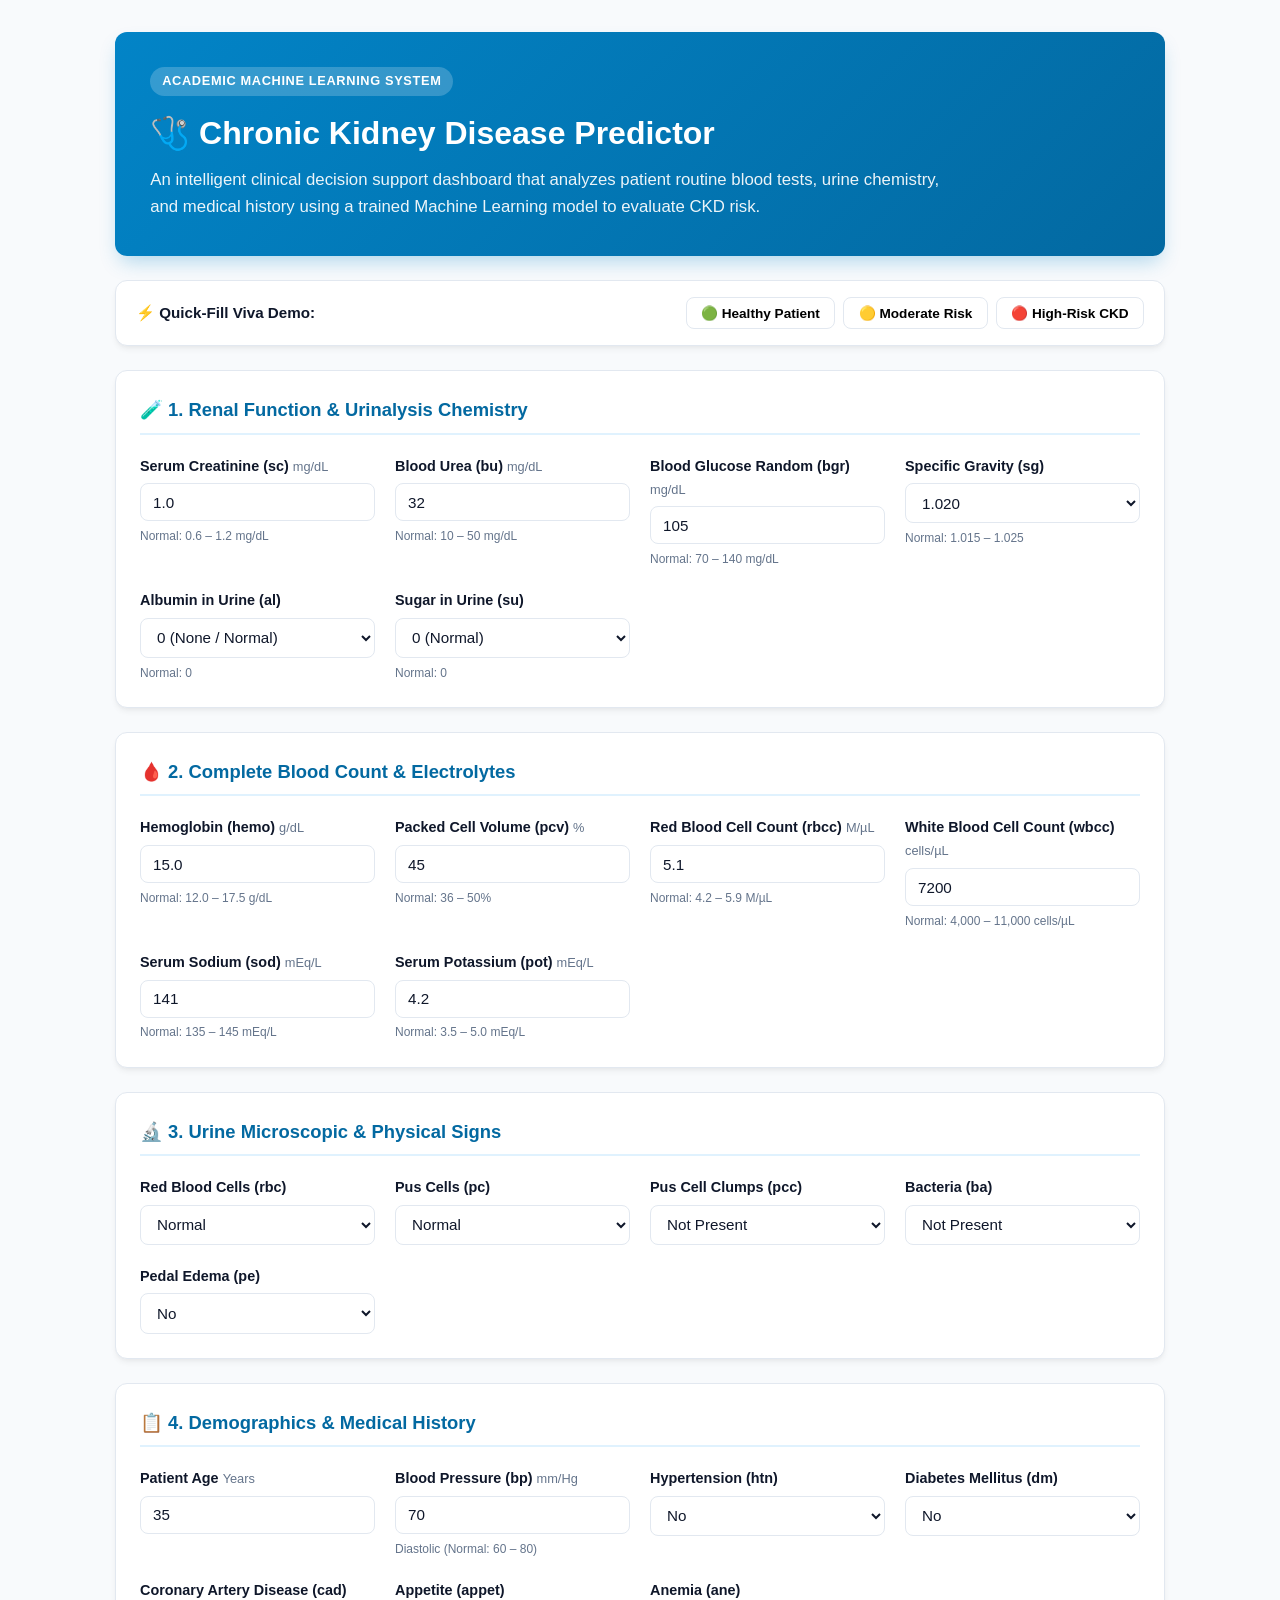
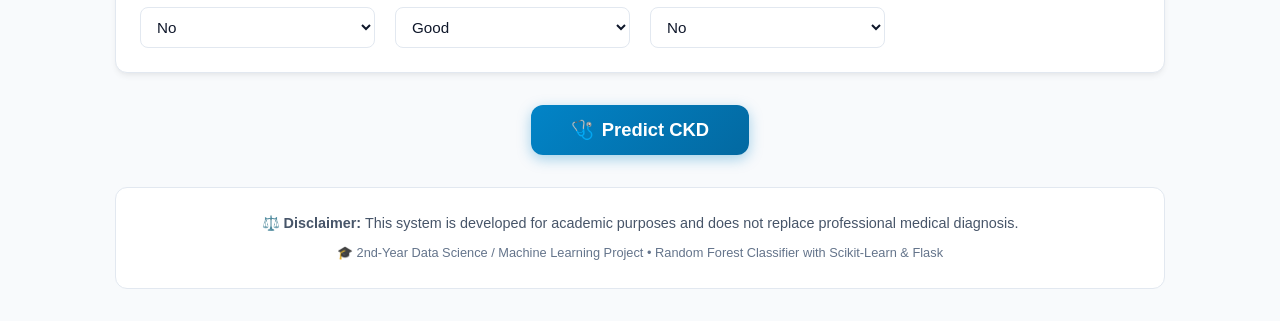
==== index.html @ 9f914da8 "feat: add vanilla HTML/CSS/JS frontend dashboard with async fetch prediction and viva quick-fill too" ====
<!DOCTYPE html>
<html lang="en">
<head>
    <meta charset="UTF-8">
    <meta name="viewport" content="width=device-width, initial-scale=1.0">
    <title>Chronic Kidney Disease Predictor</title>
    <link rel="stylesheet" href="style.css">
</head>
<body>
    <div class="container">
        <!-- 1. Header Section -->
        <header class="hero-header">
            <span class="badge-tag">Academic Machine Learning System</span>
            <h1 class="project-title">🩺 Chronic Kidney Disease Predictor</h1>
            <p class="project-description">
                An intelligent clinical decision support dashboard that analyzes patient routine blood tests, 
                urine chemistry, and medical history using a trained Machine Learning model to evaluate CKD risk.
            </p>
        </header>

        <!-- Quick Demo Autofill Toolbar for College Viva -->
        <div class="demo-toolbar">
            <span class="demo-title">⚡ Quick-Fill Viva Demo:</span>
            <div class="demo-buttons">
                <button type="button" class="btn-demo btn-demo-healthy" onclick="loadSampleProfile('healthy')">🟢 Healthy Patient</button>
                <button type="button" class="btn-demo btn-demo-warning" onclick="loadSampleProfile('borderline')">🟡 Moderate Risk</button>
                <button type="button" class="btn-demo btn-demo-severe" onclick="loadSampleProfile('severe')">🔴 High-Risk CKD</button>
            </div>
        </div>

        <!-- 2. Patient Input Form -->
        <form id="prediction-form">
            
            <!-- Panel 1: Renal Chemistry -->
            <div class="card-panel">
                <h2 class="panel-heading">🧪 1. Renal Function & Urinalysis Chemistry</h2>
                <div class="form-grid">
                    <div class="form-group">
                        <label for="sc">Serum Creatinine (sc) <span class="unit">mg/dL</span></label>
                        <input type="number" step="0.1" min="0.1" max="25" id="sc" name="sc" value="1.0" required>
                        <span class="field-hint">Normal: 0.6 – 1.2 mg/dL</span>
                    </div>
                    <div class="form-group">
                        <label for="bu">Blood Urea (bu) <span class="unit">mg/dL</span></label>
                        <input type="number" step="1" min="1" max="400" id="bu" name="bu" value="32" required>
                        <span class="field-hint">Normal: 10 – 50 mg/dL</span>
                    </div>
                    <div class="form-group">
                        <label for="bgr">Blood Glucose Random (bgr) <span class="unit">mg/dL</span></label>
                        <input type="number" step="1" min="40" max="500" id="bgr" name="bgr" value="105" required>
                        <span class="field-hint">Normal: 70 – 140 mg/dL</span>
                    </div>
                    <div class="form-group">
                        <label for="sg">Specific Gravity (sg)</label>
                        <select id="sg" name="sg" required>
                            <option value="1.005">1.005</option>
                            <option value="1.010">1.010</option>
                            <option value="1.015">1.015</option>
                            <option value="1.020" selected>1.020</option>
                            <option value="1.025">1.025</option>
                        </select>
                        <span class="field-hint">Normal: 1.015 – 1.025</span>
                    </div>
                    <div class="form-group">
                        <label for="al">Albumin in Urine (al)</label>
                        <select id="al" name="al" required>
                            <option value="0" selected>0 (None / Normal)</option>
                            <option value="1">1 (Trace)</option>
                            <option value="2">2 (Mild)</option>
                            <option value="3">3 (Moderate)</option>
                            <option value="4">4 (Heavy)</option>
                            <option value="5">5 (Severe)</option>
                        </select>
                        <span class="field-hint">Normal: 0</span>
                    </div>
                    <div class="form-group">
                        <label for="su">Sugar in Urine (su)</label>
                        <select id="su" name="su" required>
                            <option value="0" selected>0 (Normal)</option>
                            <option value="1">1</option>
                            <option value="2">2</option>
                            <option value="3">3</option>
                            <option value="4">4</option>
                            <option value="5">5</option>
                        </select>
                        <span class="field-hint">Normal: 0</span>
                    </div>
                </div>
            </div>

            <!-- Panel 2: Blood Panel -->
            <div class="card-panel">
                <h2 class="panel-heading">🩸 2. Complete Blood Count & Electrolytes</h2>
                <div class="form-grid">
                    <div class="form-group">
                        <label for="hemo">Hemoglobin (hemo) <span class="unit">g/dL</span></label>
                        <input type="number" step="0.1" min="3" max="22" id="hemo" name="hemo" value="15.0" required>
                        <span class="field-hint">Normal: 12.0 – 17.5 g/dL</span>
                    </div>
                    <div class="form-group">
                        <label for="pcv">Packed Cell Volume (pcv) <span class="unit">%</span></label>
                        <input type="number" step="1" min="10" max="60" id="pcv" name="pcv" value="45" required>
                        <span class="field-hint">Normal: 36 – 50%</span>
                    </div>
                    <div class="form-group">
                        <label for="rbcc">Red Blood Cell Count (rbcc) <span class="unit">M/µL</span></label>
                        <input type="number" step="0.1" min="1.0" max="8.0" id="rbcc" name="rbcc" value="5.1" required>
                        <span class="field-hint">Normal: 4.2 – 5.9 M/µL</span>
                    </div>
                    <div class="form-group">
                        <label for="wbcc">White Blood Cell Count (wbcc) <span class="unit">cells/µL</span></label>
                        <input type="number" step="100" min="1000" max="35000" id="wbcc" name="wbcc" value="7200" required>
                        <span class="field-hint">Normal: 4,000 – 11,000 cells/µL</span>
                    </div>
                    <div class="form-group">
                        <label for="sod">Serum Sodium (sod) <span class="unit">mEq/L</span></label>
                        <input type="number" step="1" min="90" max="180" id="sod" name="sod" value="141" required>
                        <span class="field-hint">Normal: 135 – 145 mEq/L</span>
                    </div>
                    <div class="form-group">
                        <label for="pot">Serum Potassium (pot) <span class="unit">mEq/L</span></label>
                        <input type="number" step="0.1" min="1.5" max="10.0" id="pot" name="pot" value="4.2" required>
                        <span class="field-hint">Normal: 3.5 – 5.0 mEq/L</span>
                    </div>
                </div>
            </div>

            <!-- Panel 3: Urine Microscopic Signs -->
            <div class="card-panel">
                <h2 class="panel-heading">🔬 3. Urine Microscopic & Physical Signs</h2>
                <div class="form-grid">
                    <div class="form-group">
                        <label for="rbc">Red Blood Cells (rbc)</label>
                        <select id="rbc" name="rbc" required>
                            <option value="normal" selected>Normal</option>
                            <option value="abnormal">Abnormal</option>
                        </select>
                    </div>
                    <div class="form-group">
                        <label for="pc">Pus Cells (pc)</label>
                        <select id="pc" name="pc" required>
                            <option value="normal" selected>Normal</option>
                            <option value="abnormal">Abnormal</option>
                        </select>
                    </div>
                    <div class="form-group">
                        <label for="pcc">Pus Cell Clumps (pcc)</label>
                        <select id="pcc" name="pcc" required>
                            <option value="notpresent" selected>Not Present</option>
                            <option value="present">Present</option>
                        </select>
                    </div>
                    <div class="form-group">
                        <label for="ba">Bacteria (ba)</label>
                        <select id="ba" name="ba" required>
                            <option value="notpresent" selected>Not Present</option>
                            <option value="present">Present</option>
                        </select>
                    </div>
                    <div class="form-group">
                        <label for="pe">Pedal Edema (pe)</label>
                        <select id="pe" name="pe" required>
                            <option value="no" selected>No</option>
                            <option value="yes">Yes (Swelling)</option>
                        </select>
                    </div>
                </div>
            </div>

            <!-- Panel 4: Demographics & Medical History -->
            <div class="card-panel">
                <h2 class="panel-heading">📋 4. Demographics & Medical History</h2>
                <div class="form-grid">
                    <div class="form-group">
                        <label for="age">Patient Age <span class="unit">Years</span></label>
                        <input type="number" min="1" max="110" id="age" name="age" value="35" required>
                    </div>
                    <div class="form-group">
                        <label for="bp">Blood Pressure (bp) <span class="unit">mm/Hg</span></label>
                        <input type="number" step="5" min="40" max="220" id="bp" name="bp" value="70" required>
                        <span class="field-hint">Diastolic (Normal: 60 – 80)</span>
                    </div>
                    <div class="form-group">
                        <label for="htn">Hypertension (htn)</label>
                        <select id="htn" name="htn" required>
                            <option value="no" selected>No</option>
                            <option value="yes">Yes</option>
                        </select>
                    </div>
                    <div class="form-group">
                        <label for="dm">Diabetes Mellitus (dm)</label>
                        <select id="dm" name="dm" required>
                            <option value="no" selected>No</option>
                            <option value="yes">Yes</option>
                        </select>
                    </div>
                    <div class="form-group">
                        <label for="cad">Coronary Artery Disease (cad)</label>
                        <select id="cad" name="cad" required>
                            <option value="no" selected>No</option>
                            <option value="yes">Yes</option>
                        </select>
                    </div>
                    <div class="form-group">
                        <label for="appet">Appetite (appet)</label>
                        <select id="appet" name="appet" required>
                            <option value="good" selected>Good</option>
                            <option value="poor">Poor</option>
                        </select>
                    </div>
                    <div class="form-group">
                        <label for="ane">Anemia (ane)</label>
                        <select id="ane" name="ane" required>
                            <option value="no" selected>No</option>
                            <option value="yes">Yes</option>
                        </select>
                    </div>
                </div>
            </div>

            <!-- Submit Button & Loading State -->
            <div class="action-container">
                <button type="submit" id="predict-btn" class="btn-predict">
                    <span class="btn-icon">🩺</span> Predict CKD
                </button>
                <div id="loading-indicator" class="loading-box hidden">
                    <div class="spinner"></div>
                    <span>Analyzing patient data with Machine Learning model... Please wait.</span>
                </div>
            </div>
        </form>

        <!-- 3. Error Alert Box (Hidden by default) -->
        <div id="error-card" class="error-box hidden">
            <div class="error-header">
                <span class="error-icon">⚠️</span>
                <strong id="error-title">Connection / Validation Error</strong>
            </div>
            <p id="error-message">Could not connect to Flask backend.</p>
            <small id="error-hint" class="error-hint"></small>
        </div>

        <!-- 4. Result Card (Hidden by default) -->
        <div id="result-card" class="result-box hidden">
            <div class="result-header">
                <div>
                    <span class="result-subtitle">Diagnostic Evaluation Result</span>
                    <h2 id="result-diagnosis" class="result-title">Analyzing...</h2>
                </div>
                <div id="result-badge" class="badge-status">Status</div>
            </div>

            <!-- Risk Probability Gauge -->
            <div class="risk-section">
                <div class="risk-meta">
                    <span class="risk-label">Model Confidence / Risk Score:</span>
                    <strong id="result-probability" class="risk-value">0.00%</strong>
                </div>
                <div class="progress-track">
                    <div id="risk-progress-bar" class="progress-fill" style="width: 0%;"></div>
                </div>
            </div>

            <!-- Clinical Explanation & Advice -->
            <div class="explanation-box">
                <strong>📋 Model Analysis & Clinical Explanation:</strong>
                <p id="result-message">Explanation will appear here.</p>
            </div>

            <!-- Abnormal Biomarkers Detected (if any) -->
            <div id="abnormal-section" class="abnormal-container hidden">
                <h4>⚠️ Flagged Biomarkers Outside Medical Normal Ranges:</h4>
                <ul id="abnormal-list" class="abnormal-list"></ul>
            </div>
        </div>

        <!-- 5. Academic Disclaimer -->
        <footer class="footer-disclaimer">
            <p class="disclaimer-text">
                ⚖️ <strong>Disclaimer:</strong> This system is developed for academic purposes and does not replace professional medical diagnosis.
            </p>
            <p class="footer-credit">
                🎓 2nd-Year Data Science / Machine Learning Project • Random Forest Classifier with Scikit-Learn & Flask
            </p>
        </footer>
    </div>

    <script src="script.js"></script>
</body>
</html>
---- style.css ----
/* ==========================================================================
   Chronic Kidney Disease (CKD) Predictor - Stylesheet (style.css)
   Clean, modern, responsive medical aesthetic built for 2nd-year students.
   ========================================================================== */

:root {
    --primary: #0284c7;        /* Medical Sky Blue */
    --primary-dark: #0369a1;
    --primary-light: #e0f2fe;
    --success: #10b981;        /* Low risk green */
    --success-bg: #ecfdf5;
    --warning: #f59e0b;        /* Moderate risk amber */
    --warning-bg: #fffbeb;
    --danger: #ef4444;         /* High risk red */
    --danger-bg: #fef2f2;
    --text-dark: #0f172a;
    --text-muted: #64748b;
    --bg-page: #f8fafc;
    --card-bg: #ffffff;
    --border-color: #e2e8f0;
    --radius-md: 12px;
    --radius-sm: 8px;
    --shadow-card: 0 4px 6px -1px rgba(0, 0, 0, 0.06), 0 2px 4px -2px rgba(0, 0, 0, 0.04);
    --shadow-hover: 0 10px 15px -3px rgba(0, 0, 0, 0.08), 0 4px 6px -4px rgba(0, 0, 0, 0.03);
}

/* Reset and Base Styles */
* {
    box-sizing: border-box;
    margin: 0;
    padding: 0;
}

body {
    font-family: -apple-system, BlinkMacSystemFont, "Segoe UI", Roboto, Helvetica, Arial, sans-serif;
    background-color: var(--bg-page);
    color: var(--text-dark);
    line-height: 1.6;
    padding: 2rem 1rem;
}

.container {
    max-width: 1050px;
    margin: 0 auto;
}

/* 1. Header / Hero */
.hero-header {
    background: linear-gradient(135deg, #0284c7 0%, #0369a1 100%);
    color: #ffffff;
    padding: 2.2rem;
    border-radius: var(--radius-md);
    box-shadow: 0 10px 20px -5px rgba(2, 132, 199, 0.3);
    margin-bottom: 1.5rem;
}

.badge-tag {
    display: inline-block;
    background-color: rgba(255, 255, 255, 0.2);
    color: #ffffff;
    padding: 0.25rem 0.75rem;
    border-radius: 9999px;
    font-size: 0.8rem;
    font-weight: 600;
    text-transform: uppercase;
    letter-spacing: 0.05em;
    margin-bottom: 0.75rem;
}

.project-title {
    font-size: 2rem;
    font-weight: 700;
    margin-bottom: 0.5rem;
}

.project-description {
    font-size: 1.05rem;
    opacity: 0.92;
    max-width: 800px;
}

/* Quick Demo Toolbar */
.demo-toolbar {
    background: var(--card-bg);
    border: 1px solid var(--border-color);
    padding: 1rem 1.25rem;
    border-radius: var(--radius-md);
    display: flex;
    align-items: center;
    justify-content: space-between;
    flex-wrap: wrap;
    gap: 0.75rem;
    margin-bottom: 1.5rem;
    box-shadow: var(--shadow-card);
}

.demo-title {
    font-weight: 600;
    color: var(--text-dark);
    font-size: 0.95rem;
}

.demo-buttons {
    display: flex;
    gap: 0.5rem;
    flex-wrap: wrap;
}

.btn-demo {
    padding: 0.45rem 0.9rem;
    font-size: 0.85rem;
    font-weight: 600;
    border-radius: var(--radius-sm);
    border: 1px solid var(--border-color);
    cursor: pointer;
    background: #ffffff;
    transition: all 0.2s ease;
}

.btn-demo-healthy:hover { background: var(--success-bg); border-color: var(--success); color: var(--success); }
.btn-demo-warning:hover { background: var(--warning-bg); border-color: var(--warning); color: var(--warning); }
.btn-demo-severe:hover { background: var(--danger-bg); border-color: var(--danger); color: var(--danger); }

/* Card Panels & Form Grid */
.card-panel {
    background: var(--card-bg);
    border: 1px solid var(--border-color);
    border-radius: var(--radius-md);
    padding: 1.5rem;
    margin-bottom: 1.5rem;
    box-shadow: var(--shadow-card);
}

.panel-heading {
    font-size: 1.15rem;
    font-weight: 600;
    color: var(--primary-dark);
    margin-bottom: 1.25rem;
    padding-bottom: 0.5rem;
    border-bottom: 2px solid var(--primary-light);
}

.form-grid {
    display: grid;
    grid-template-columns: repeat(auto-fit, minmax(220px, 1fr));
    gap: 1.25rem;
}

.form-group {
    display: flex;
    flex-direction: column;
    gap: 0.35rem;
}

.form-group label {
    font-size: 0.9rem;
    font-weight: 600;
    color: var(--text-dark);
}

.unit {
    color: var(--text-muted);
    font-weight: normal;
    font-size: 0.8rem;
}

.field-hint {
    font-size: 0.75rem;
    color: var(--text-muted);
}

.form-group input,
.form-group select {
    padding: 0.6rem 0.75rem;
    border: 1px solid var(--border-color);
    border-radius: var(--radius-sm);
    font-size: 0.95rem;
    background-color: #ffffff;
    color: var(--text-dark);
    outline: none;
    transition: border-color 0.2s, box-shadow 0.2s;
}

.form-group input:focus,
.form-group select:focus {
    border-color: var(--primary);
    box-shadow: 0 0 0 3px rgba(2, 132, 199, 0.15);
}

/* Action Container & Buttons */
.action-container {
    display: flex;
    flex-direction: column;
    align-items: center;
    gap: 1rem;
    margin: 2rem 0;
}

.btn-predict {
    background: linear-gradient(135deg, #0284c7 0%, #0369a1 100%);
    color: #ffffff;
    font-size: 1.15rem;
    font-weight: 600;
    padding: 0.9rem 2.5rem;
    border: none;
    border-radius: var(--radius-md);
    cursor: pointer;
    box-shadow: 0 4px 14px rgba(2, 132, 199, 0.35);
    transition: transform 0.15s ease, box-shadow 0.15s ease;
    display: inline-flex;
    align-items: center;
    gap: 0.5rem;
}

.btn-predict:hover {
    transform: translateY(-2px);
    box-shadow: 0 6px 20px rgba(2, 132, 199, 0.45);
}

.btn-predict:disabled {
    background: #94a3b8;
    cursor: not-allowed;
    transform: none;
    box-shadow: none;
}

/* Loading Box */
.loading-box {
    display: flex;
    align-items: center;
    gap: 0.75rem;
    padding: 0.75rem 1.25rem;
    background: var(--primary-light);
    color: var(--primary-dark);
    font-weight: 500;
    border-radius: var(--radius-sm);
}

.spinner {
    width: 20px;
    height: 20px;
    border: 3px solid rgba(2, 132, 199, 0.3);
    border-radius: 50%;
    border-top-color: var(--primary);
    animation: spin 0.8s linear infinite;
}

@keyframes spin {
    to { transform: rotate(360deg); }
}

/* Error Box */
.error-box {
    background: var(--danger-bg);
    border: 1px solid #fca5a5;
    color: #991b1b;
    padding: 1.25rem;
    border-radius: var(--radius-md);
    margin-bottom: 1.5rem;
}

.error-header {
    display: flex;
    align-items: center;
    gap: 0.5rem;
    margin-bottom: 0.5rem;
    font-size: 1.05rem;
}

.error-hint {
    display: block;
    margin-top: 0.5rem;
    color: #7f1d1d;
    font-size: 0.85rem;
}

/* Result Box */
.result-box {
    background: var(--card-bg);
    border: 2px solid var(--border-color);
    border-radius: var(--radius-md);
    padding: 1.75rem;
    margin-bottom: 2rem;
    box-shadow: var(--shadow-hover);
    transition: all 0.3s ease;
}

.result-header {
    display: flex;
    justify-content: space-between;
    align-items: center;
    border-bottom: 1px solid var(--border-color);
    padding-bottom: 1rem;
    margin-bottom: 1.25rem;
    flex-wrap: wrap;
    gap: 0.75rem;
}

.result-subtitle {
    font-size: 0.85rem;
    color: var(--text-muted);
    text-transform: uppercase;
    letter-spacing: 0.05em;
    font-weight: 600;
}

.result-title {
    font-size: 1.6rem;
    font-weight: 700;
    color: var(--text-dark);
}

.badge-status {
    padding: 0.4rem 1rem;
    border-radius: 9999px;
    font-weight: 700;
    font-size: 0.9rem;
    text-transform: uppercase;
}

.badge-danger {
    background-color: var(--danger-bg);
    color: var(--danger);
    border: 1px solid #fca5a5;
}

.badge-success {
    background-color: var(--success-bg);
    color: var(--success);
    border: 1px solid #86efac;
}

.badge-warning {
    background-color: var(--warning-bg);
    color: var(--warning);
    border: 1px solid #fde68a;
}

/* Progress Track */
.risk-section {
    margin-bottom: 1.25rem;
}

.risk-meta {
    display: flex;
    justify-content: space-between;
    font-size: 0.95rem;
    margin-bottom: 0.4rem;
}

.progress-track {
    width: 100%;
    height: 14px;
    background-color: #e2e8f0;
    border-radius: 9999px;
    overflow: hidden;
}

.progress-fill {
    height: 100%;
    width: 0%;
    background: var(--primary);
    transition: width 0.8s cubic-bezier(0.4, 0, 0.2, 1);
}

.explanation-box {
    background: var(--bg-page);
    border-left: 4px solid var(--primary);
    padding: 1rem;
    border-radius: var(--radius-sm);
    margin-bottom: 1rem;
}

.explanation-box strong {
    color: var(--text-dark);
    display: block;
    margin-bottom: 0.25rem;
}

.explanation-box p {
    color: var(--text-dark);
    font-size: 0.95rem;
}

/* Abnormal Biomarkers */
.abnormal-container {
    background: #fff7ed;
    border: 1px solid #ffedd5;
    padding: 1rem;
    border-radius: var(--radius-sm);
    margin-top: 1rem;
}

.abnormal-container h4 {
    font-size: 0.95rem;
    color: #c2410c;
    margin-bottom: 0.5rem;
}

.abnormal-list {
    list-style-type: square;
    margin-left: 1.5rem;
    color: #9a3412;
    font-size: 0.9rem;
}

/* Footer / Academic Disclaimer */
.footer-disclaimer {
    margin-top: 2rem;
    padding: 1.5rem;
    background: #ffffff;
    border: 1px solid var(--border-color);
    border-radius: var(--radius-md);
    text-align: center;
}

.disclaimer-text {
    font-size: 0.9rem;
    font-weight: 500;
    color: #475569;
    margin-bottom: 0.5rem;
}

.footer-credit {
    font-size: 0.8rem;
    color: var(--text-muted);
}

/* Utility Helpers */
.hidden {
    display: none !important;
}

/* Responsive adjustments */
@media (max-width: 600px) {
    .project-title { font-size: 1.5rem; }
    .form-grid { grid-template-columns: 1fr; }
    .result-header { flex-direction: column; align-items: flex-start; }
    .btn-predict { width: 100%; justify-content: center; }
}
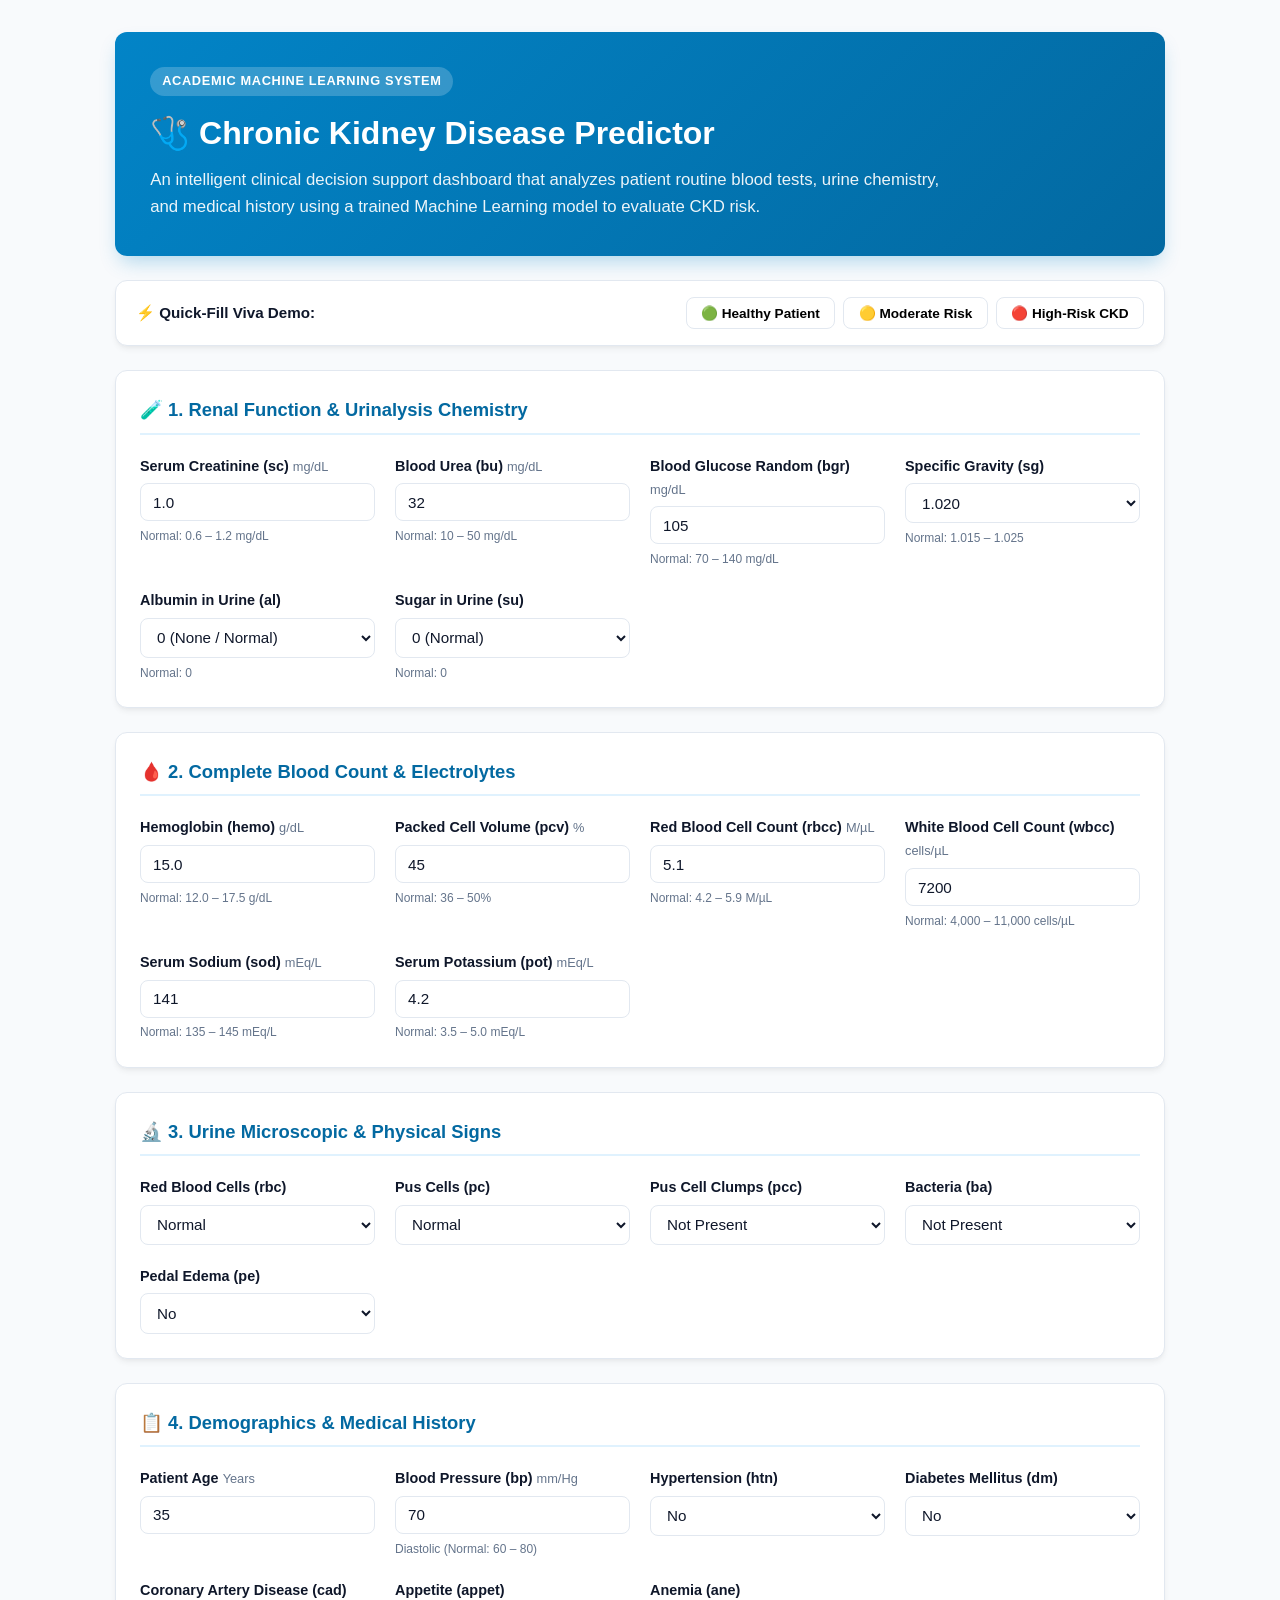
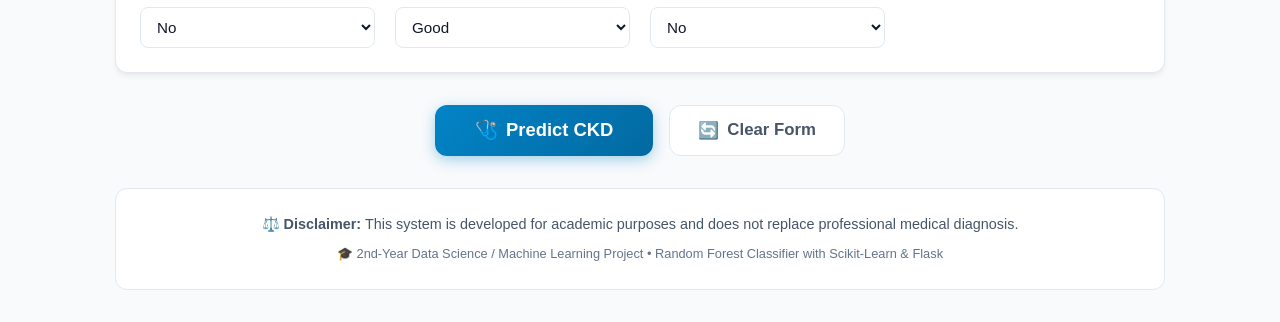
==== commit 26983243: "feat: add clinical boundary validation, empty payload guard, print/reset controls, and 10-point test" ====
--- a/index.html
+++ b/index.html
@@ -220,9 +220,14 @@
 
             <!-- Submit Button & Loading State -->
             <div class="action-container">
-                <button type="submit" id="predict-btn" class="btn-predict">
-                    <span class="btn-icon">🩺</span> Predict CKD
-                </button>
+                <div class="action-buttons-row">
+                    <button type="submit" id="predict-btn" class="btn-predict">
+                        <span class="btn-icon">🩺</span> Predict CKD
+                    </button>
+                    <button type="button" id="reset-btn" class="btn-reset" onclick="resetForm()">
+                        <span>🔄</span> Clear Form
+                    </button>
+                </div>
                 <div id="loading-indicator" class="loading-box hidden">
                     <div class="spinner"></div>
                     <span>Analyzing patient data with Machine Learning model... Please wait.</span>
@@ -271,6 +276,13 @@
             <div id="abnormal-section" class="abnormal-container hidden">
                 <h4>⚠️ Flagged Biomarkers Outside Medical Normal Ranges:</h4>
                 <ul id="abnormal-list" class="abnormal-list"></ul>
+            </div>
+
+            <!-- Print / Save Clinical Report Toolbar -->
+            <div class="result-actions">
+                <button type="button" class="btn-print" onclick="window.print()">
+                    🖨️ Print / Save Clinical Report (PDF)
+                </button>
             </div>
         </div>
 
--- a/style.css
+++ b/style.css
@@ -431,10 +431,112 @@
     display: none !important;
 }
 
+/* Action Buttons Row */
+.action-buttons-row {
+    display: flex;
+    gap: 1rem;
+    align-items: center;
+    flex-wrap: wrap;
+    justify-content: center;
+}
+
+.btn-reset {
+    background: #ffffff;
+    color: #475569;
+    font-size: 1.05rem;
+    font-weight: 600;
+    padding: 0.9rem 1.75rem;
+    border: 1px solid var(--border-color);
+    border-radius: var(--radius-md);
+    cursor: pointer;
+    transition: all 0.2s ease;
+    display: inline-flex;
+    align-items: center;
+    gap: 0.5rem;
+}
+
+.btn-reset:hover {
+    background: #f1f5f9;
+    color: #0f172a;
+    border-color: #cbd5e1;
+}
+
+/* Print / PDF Clinical Report Button */
+.result-actions {
+    margin-top: 1.5rem;
+    display: flex;
+    justify-content: flex-end;
+}
+
+.btn-print {
+    background: #f0fdfa;
+    color: #0d9488;
+    border: 1px solid #99f6e4;
+    font-size: 0.95rem;
+    font-weight: 600;
+    padding: 0.65rem 1.25rem;
+    border-radius: var(--radius-sm);
+    cursor: pointer;
+    transition: all 0.2s ease;
+    display: inline-flex;
+    align-items: center;
+    gap: 0.5rem;
+}
+
+.btn-print:hover {
+    background: #ccfbf1;
+    color: #0f766e;
+    border-color: #5eead4;
+}
+
 /* Responsive adjustments */
 @media (max-width: 600px) {
     .project-title { font-size: 1.5rem; }
     .form-grid { grid-template-columns: 1fr; }
     .result-header { flex-direction: column; align-items: flex-start; }
-    .btn-predict { width: 100%; justify-content: center; }
-}
+    .action-buttons-row { width: 100%; flex-direction: column; }
+    .btn-predict, .btn-reset { width: 100%; justify-content: center; }
+    .result-actions { justify-content: center; width: 100%; }
+    .btn-print { width: 100%; justify-content: center; }
+}
+
+/* Print Formatting (Clean Clinical PDF Export) */
+@media print {
+    body {
+        background: #ffffff !important;
+        padding: 0 !important;
+        color: #000000 !important;
+    }
+    .hero-header,
+    .demo-toolbar,
+    #prediction-form,
+    .error-box,
+    .result-actions,
+    .footer-credit {
+        display: none !important;
+    }
+    .container {
+        max-width: 100% !important;
+        margin: 0 !important;
+        padding: 0 !important;
+    }
+    .result-box {
+        border: 2px solid #000000 !important;
+        box-shadow: none !important;
+        padding: 1.5rem !important;
+        margin: 0 0 1rem 0 !important;
+        page-break-inside: avoid;
+    }
+    .progress-track {
+        border: 1px solid #000000 !important;
+    }
+    .footer-disclaimer {
+        border-top: 1px solid #000000 !important;
+        border-left: none !important;
+        border-right: none !important;
+        border-bottom: none !important;
+        margin-top: 2rem !important;
+        padding: 1rem 0 !important;
+    }
+}
+
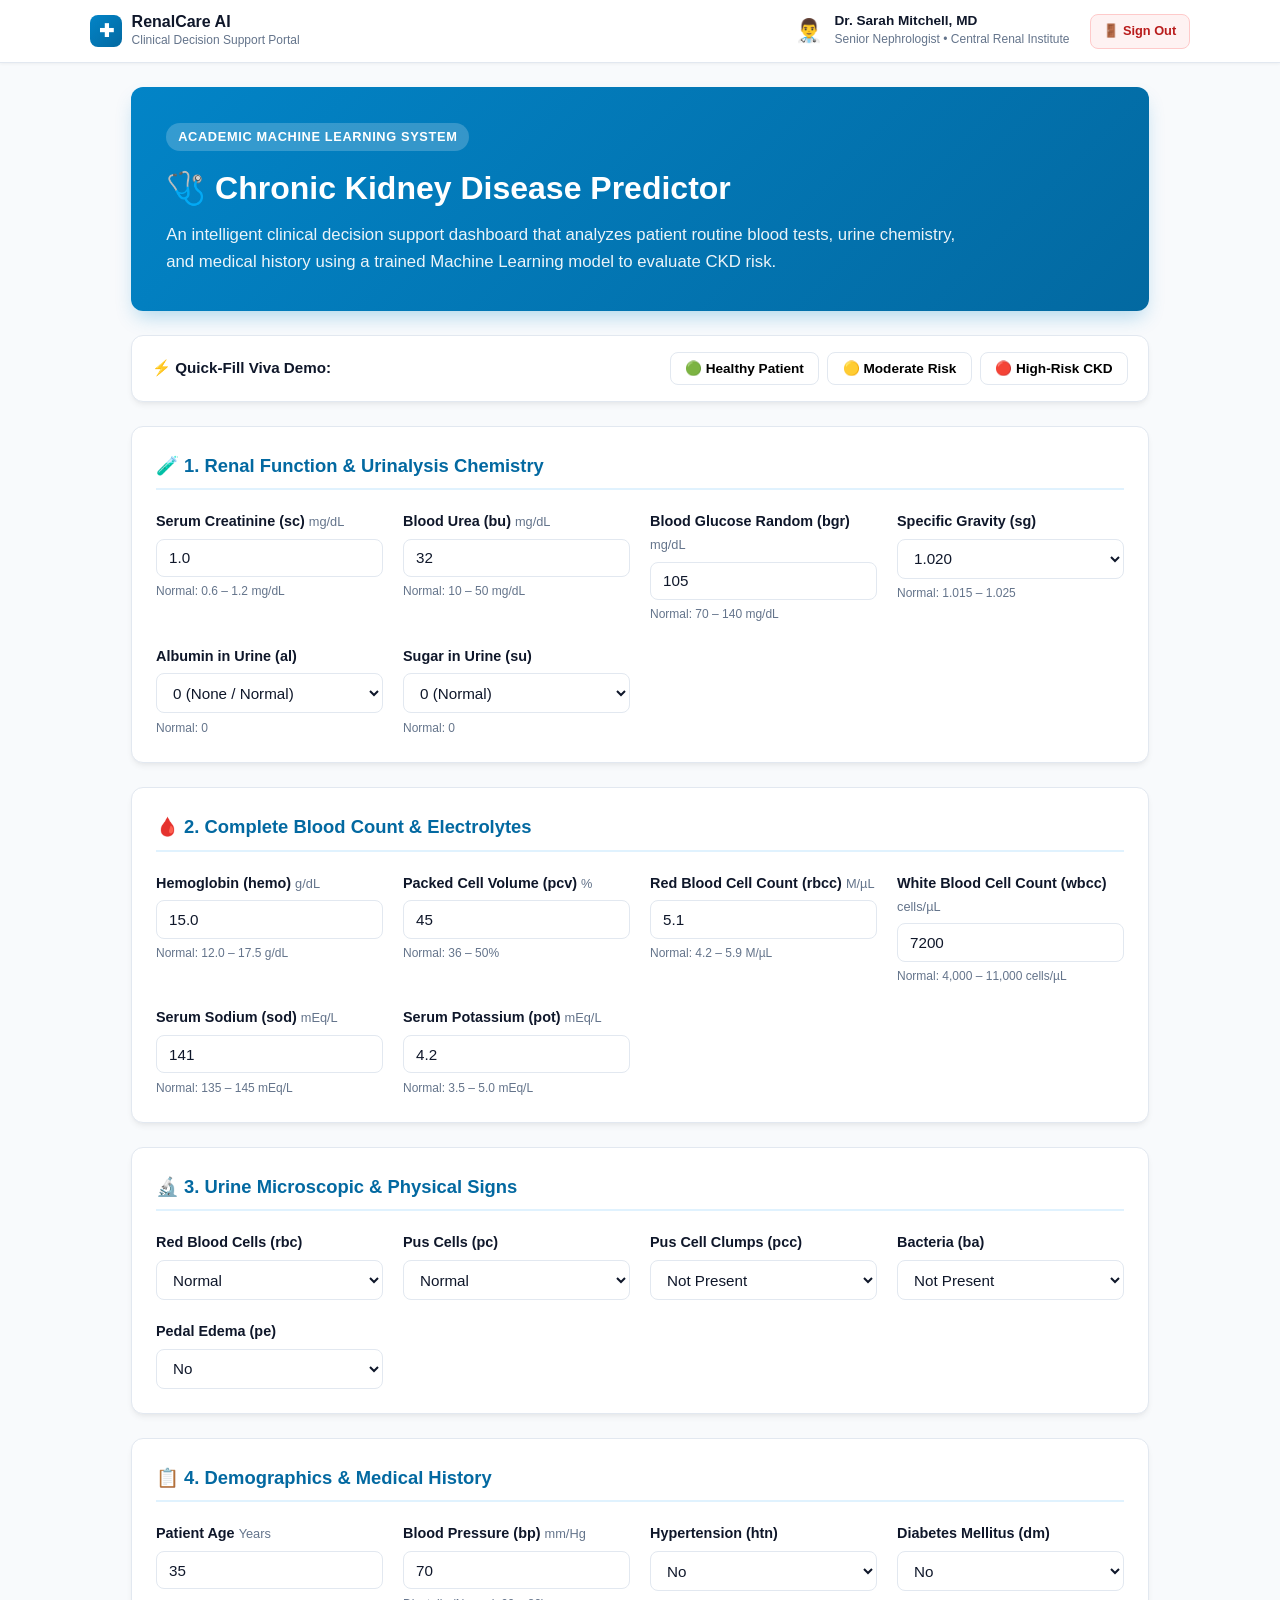
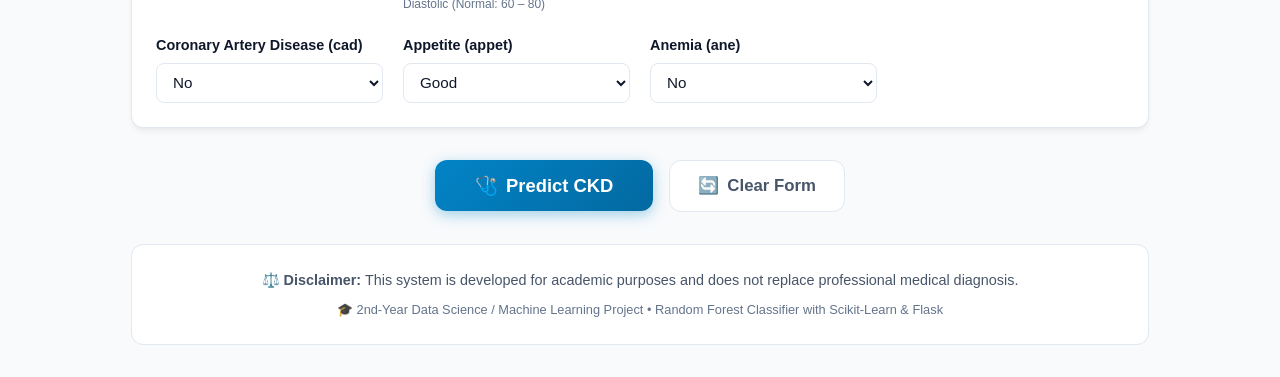
==== commit 904ff1b6: "feat: add Clinical Decision Support login portal, doctor profile navigation bar, session auth, and 1" ====
--- a/index.html
+++ b/index.html
@@ -5,8 +5,28 @@
     <meta name="viewport" content="width=device-width, initial-scale=1.0">
     <title>Chronic Kidney Disease Predictor</title>
     <link rel="stylesheet" href="style.css">
-</head>
 <body>
+    <!-- Clinical Navigation Bar -->
+    <nav class="clinical-nav">
+        <div class="nav-container">
+            <div class="nav-brand">
+                <span class="nav-logo">✚</span>
+                <div>
+                    <strong class="nav-hospital">RenalCare AI</strong>
+                    <span class="nav-system">Clinical Decision Support Portal</span>
+                </div>
+            </div>
+            <div class="nav-user-menu">
+                <div class="nav-avatar">👨‍⚕️</div>
+                <div class="nav-user-info">
+                    <span class="nav-user-name">Dr. Sarah Mitchell, MD</span>
+                    <span class="nav-user-role">Senior Nephrologist • Central Renal Institute</span>
+                </div>
+                <a href="login.html" class="btn-logout" title="Sign out of clinical session">🚪 Sign Out</a>
+            </div>
+        </div>
+    </nav>
+
     <div class="container">
         <!-- 1. Header Section -->
         <header class="hero-header">
--- a/style.css
+++ b/style.css
@@ -36,12 +36,112 @@
     background-color: var(--bg-page);
     color: var(--text-dark);
     line-height: 1.6;
-    padding: 2rem 1rem;
+    padding: 0 0 2rem 0;
 }
 
 .container {
     max-width: 1050px;
+    margin: 1.5rem auto 0 auto;
+    padding: 0 1rem;
+}
+
+/* Top Clinical Navigation Bar */
+.clinical-nav {
+    background: #ffffff;
+    border-bottom: 1px solid var(--border-color);
+    box-shadow: 0 1px 3px rgba(0, 0, 0, 0.05);
+    padding: 0.75rem 1.5rem;
+    position: sticky;
+    top: 0;
+    z-index: 100;
+}
+
+.nav-container {
+    max-width: 1100px;
     margin: 0 auto;
+    display: flex;
+    justify-content: space-between;
+    align-items: center;
+    flex-wrap: wrap;
+    gap: 0.75rem;
+}
+
+.nav-brand {
+    display: flex;
+    align-items: center;
+    gap: 0.6rem;
+}
+
+.nav-logo {
+    display: inline-flex;
+    align-items: center;
+    justify-content: center;
+    width: 32px;
+    height: 32px;
+    background: linear-gradient(135deg, #0284c7 0%, #0369a1 100%);
+    color: #ffffff;
+    border-radius: 8px;
+    font-weight: 800;
+    font-size: 1.1rem;
+}
+
+.nav-hospital {
+    display: block;
+    font-size: 1rem;
+    color: var(--text-dark);
+    line-height: 1.2;
+}
+
+.nav-system {
+    display: block;
+    font-size: 0.75rem;
+    color: var(--text-muted);
+}
+
+.nav-user-menu {
+    display: flex;
+    align-items: center;
+    gap: 0.75rem;
+}
+
+.nav-avatar {
+    font-size: 1.4rem;
+}
+
+.nav-user-info {
+    display: flex;
+    flex-direction: column;
+}
+
+.nav-user-name {
+    font-size: 0.85rem;
+    font-weight: 600;
+    color: var(--text-dark);
+    line-height: 1.2;
+}
+
+.nav-user-role {
+    font-size: 0.75rem;
+    color: var(--text-muted);
+}
+
+.btn-logout {
+    padding: 0.4rem 0.8rem;
+    font-size: 0.8rem;
+    font-weight: 600;
+    color: #b91c1c;
+    background: #fef2f2;
+    border: 1px solid #fecaca;
+    border-radius: var(--radius-sm);
+    text-decoration: none;
+    transition: all 0.2s ease;
+    margin-left: 0.5rem;
+}
+
+.btn-logout:hover {
+    background: #fee2e2;
+    border-color: #fca5a5;
+    color: #991b1b;
 }
 
 /* 1. Header / Hero */
@@ -540,3 +640,153 @@
     }
 }
 
+/* ==========================================================================
+   Login Page Specific Styling (Clinical Portal)
+   ========================================================================== */
+
+.login-body {
+    background: linear-gradient(135deg, #0f172a 0%, #1e293b 50%, #0369a1 100%);
+    min-height: 100vh;
+    display: flex;
+    align-items: center;
+    justify-content: center;
+    padding: 1.5rem;
+}
+
+.login-container {
+    width: 100%;
+    max-width: 480px;
+    margin: 0 auto;
+}
+
+.login-card {
+    background: #ffffff;
+    border-radius: 16px;
+    padding: 2.25rem 2rem;
+    box-shadow: 0 20px 25px -5px rgba(0, 0, 0, 0.25), 0 10px 10px -5px rgba(0, 0, 0, 0.04);
+}
+
+.login-header {
+    text-align: center;
+    margin-bottom: 1.75rem;
+}
+
+.brand-badge {
+    display: inline-flex;
+    align-items: center;
+    gap: 0.4rem;
+    background: #e0f2fe;
+    color: #0369a1;
+    font-size: 0.8rem;
+    font-weight: 700;
+    padding: 0.3rem 0.75rem;
+    border-radius: 9999px;
+    text-transform: uppercase;
+    letter-spacing: 0.05em;
+    margin-bottom: 0.75rem;
+}
+
+.medical-cross {
+    font-size: 0.95rem;
+    color: #0284c7;
+}
+
+.login-title {
+    font-size: 1.75rem;
+    font-weight: 700;
+    color: #0f172a;
+    margin-bottom: 0.4rem;
+}
+
+.login-subtitle {
+    font-size: 0.88rem;
+    color: #64748b;
+    line-height: 1.4;
+}
+
+.login-error {
+    background: #fef2f2;
+    border: 1px solid #fca5a5;
+    color: #991b1b;
+    padding: 0.75rem 1rem;
+    border-radius: var(--radius-sm);
+    font-size: 0.85rem;
+    margin-bottom: 1.25rem;
+    text-align: center;
+}
+
+.login-form {
+    display: flex;
+    flex-direction: column;
+    gap: 1rem;
+    margin-bottom: 1.5rem;
+}
+
+.btn-login {
+    background: linear-gradient(135deg, #0284c7 0%, #0369a1 100%);
+    color: #ffffff;
+    font-size: 1.05rem;
+    font-weight: 600;
+    padding: 0.85rem;
+    border: none;
+    border-radius: var(--radius-sm);
+    cursor: pointer;
+    box-shadow: 0 4px 10px rgba(2, 132, 199, 0.3);
+    transition: all 0.2s ease;
+    margin-top: 0.5rem;
+}
+
+.btn-login:hover {
+    transform: translateY(-1px);
+    box-shadow: 0 6px 15px rgba(2, 132, 199, 0.4);
+}
+
+.demo-login-section {
+    background: #f8fafc;
+    border: 1px dashed #cbd5e1;
+    border-radius: var(--radius-sm);
+    padding: 1rem;
+    margin-bottom: 1.25rem;
+}
+
+.demo-login-heading {
+    display: block;
+    font-size: 0.78rem;
+    font-weight: 700;
+    color: #475569;
+    text-transform: uppercase;
+    letter-spacing: 0.05em;
+    margin-bottom: 0.6rem;
+}
+
+.demo-login-buttons {
+    display: flex;
+    flex-direction: column;
+    gap: 0.5rem;
+}
+
+.btn-demo-user {
+    background: #ffffff;
+    border: 1px solid var(--border-color);
+    padding: 0.6rem 0.8rem;
+    border-radius: 6px;
+    font-size: 0.82rem;
+    color: #334155;
+    cursor: pointer;
+    text-align: left;
+    transition: all 0.2s ease;
+}
+
+.btn-demo-user:hover {
+    background: #e0f2fe;
+    border-color: #7dd3fc;
+    color: #0369a1;
+}
+
+.login-footer {
+    text-align: center;
+    font-size: 0.75rem;
+    color: #94a3b8;
+}
+
+
